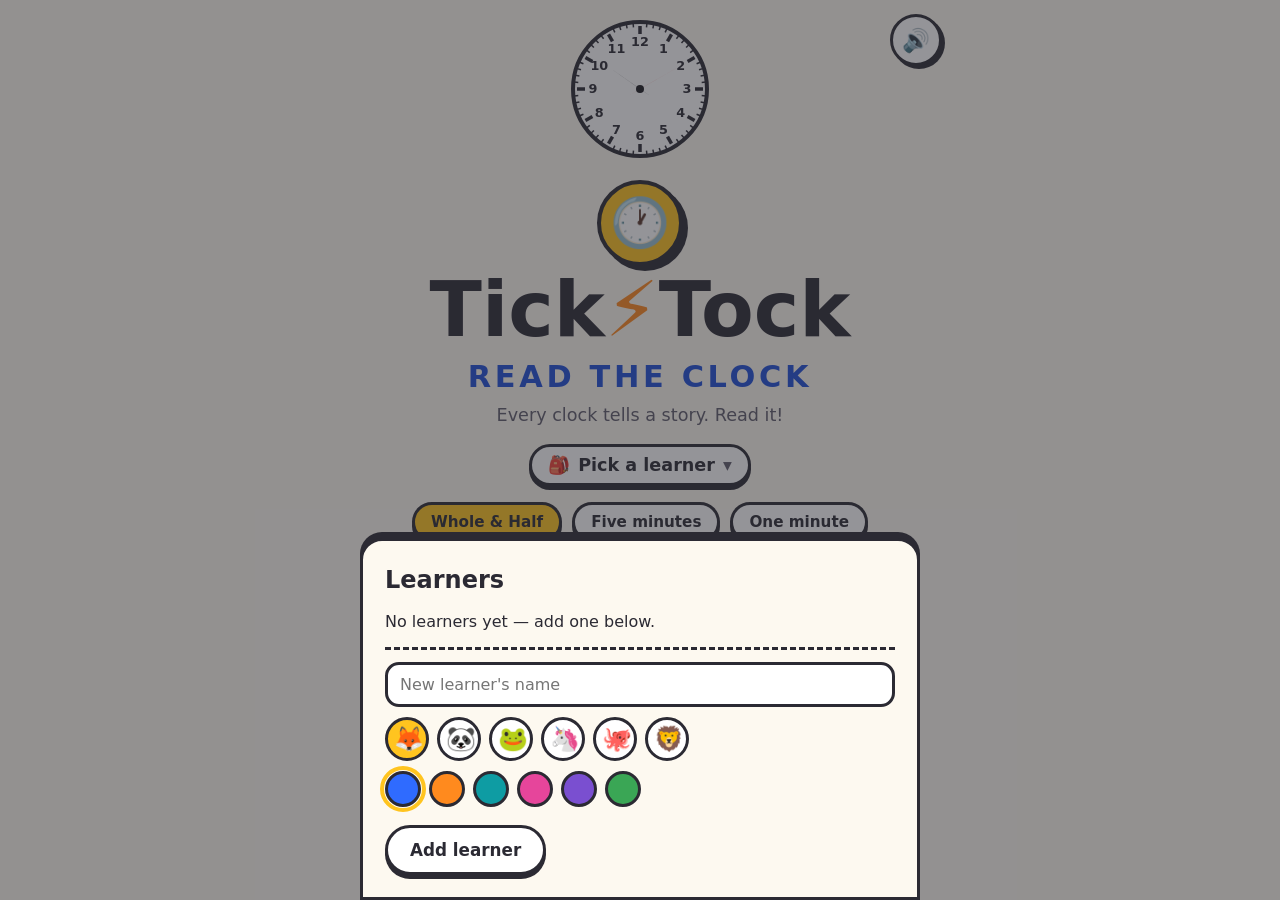
==== output/clock-go/index.html @ 9280b5d2 "High-contrast clock hands everywhere: near-black hour, vivid red minute, screen and PDF The hands re" ====
<!DOCTYPE html>
<html lang="en-ZA">
<head>
  <meta charset="UTF-8">
  <meta name="viewport" content="width=device-width, initial-scale=1, viewport-fit=cover">
  <meta name="theme-color" content="#2F6BFF">
  <meta name="description" content="Tick⚡Tock — a Grade 2-3 game for learning to read analogue clocks.">
  <title>Tick⚡Tock</title>
  <link rel="icon" href="assets/favicon.svg?v=6" type="image/svg+xml">
  <link rel="stylesheet" href="css/styles.css?v=6">
</head>
<body>
  <div id="app">

    <!-- ===================== HOME ===================== -->
    <section class="screen" id="screen-home" aria-labelledby="home-title">
      <header class="home-top">
        <div class="home-clock" id="home-clock" aria-hidden="true"></div>
        <button type="button" class="btn-icon" id="home-sound" aria-label="Toggle sound">
          <span data-role="sound-icon" aria-hidden="true">🔊</span>
        </button>
      </header>
      <main class="home-main">
        <div class="brand">
          <div class="clock-badge" aria-hidden="true">🕐</div>
          <h1 class="brand-title" id="home-title">Tick<span class="bolt-inline">⚡</span>Tock</h1>
          <p class="brand-sub">Read the Clock</p>
          <p class="brand-tagline">Every clock tells a story. Read it!</p>
        </div>
        <button type="button" class="learner-chip" id="btn-learner" aria-label="Choose who's playing">
          <span class="learner-chip-avatar" id="learner-chip-avatar" aria-hidden="true">🦊</span>
          <span class="learner-chip-name" id="learner-chip-name">Pick a learner</span>
          <span class="learner-chip-caret" aria-hidden="true">▾</span>
        </button>
        <div class="level-pills" id="level-pills" role="group" aria-label="Choose a level"></div>
        <button type="button" class="btn btn--play" id="btn-play">PLAY</button>
        <div class="home-actions">
          <button type="button" class="btn btn--ghost" id="btn-worksheets">📝 Worksheets</button>
          <button type="button" class="btn btn--ghost" id="btn-how">How It Works</button>
        </div>
        <p class="home-tip">No timer. No pressure. Accuracy first. ⚡</p>
      </main>
    </section>

    <!-- ===================== GAME ===================== -->
    <section class="screen" id="screen-game" aria-labelledby="hud-stage">
      <header class="page-head">
        <button type="button" class="btn-icon" data-back="screen-home" aria-label="Back to home">←</button>
        <span class="page-title" id="hud-stage">Level</span>
        <button type="button" class="btn-icon" id="btn-learner-hud" aria-label="Choose who's playing">🦊</button>
      </header>
      <main class="game-main">
        <div class="question-card">
          <p class="q-prompt">What time is it?</p>
          <div class="clock-stage" id="clock-stage" aria-label="A clock face"></div>
          <p class="q-sub" id="q-sub">Read the hands, then type the time below.</p>
        </div>
        <div class="feedback" id="feedback" hidden></div>
        <div class="keypad" id="keypad"></div>
        <div class="prog-dots" id="hud-progress" aria-label="Progress"></div>
      </main>
    </section>

    <!-- ===================== REPORT ===================== -->
    <section class="screen" id="screen-report" aria-labelledby="report-title">
      <header class="page-head">
        <button type="button" class="btn-icon" data-back="screen-home" aria-label="Back to home">←</button>
        <h1 class="page-title" id="report-title">Report</h1>
        <span class="page-head-spacer"></span>
      </header>
      <main class="page-body">
        <div class="report-picker" id="report-picker" role="group" aria-label="Choose a learner"></div>
        <div class="report print-area" id="report-body"></div>
        <div class="report-actions">
          <button type="button" class="btn" id="btn-report-print">🖨️ Print</button>
          <button type="button" class="btn" id="btn-report-pdf">📄 Download PDF</button>
        </div>
      </main>
    </section>

    <!-- ===================== WORKSHEETS ===================== -->
    <section class="screen" id="screen-worksheets" aria-labelledby="ws-title">
      <header class="page-head">
        <button type="button" class="btn-icon" data-back="screen-home" aria-label="Back to home">←</button>
        <h1 class="page-title" id="ws-title">Worksheets</h1>
        <span class="page-head-spacer"></span>
      </header>
      <main class="page-body">
        <div class="ws-controls">
          <p class="ws-label">For which learners?</p>
          <div class="ws-learners" id="ws-learners"></div>
          <p class="ws-label">Level</p>
          <div class="ws-levels" id="ws-levels"></div>
          <div class="ws-actions">
            <div class="ws-actions-primary">
              <button type="button" class="btn btn--hero" id="ws-generate">＋ Generate sheet</button>
              <button type="button" class="btn btn--ghost" id="ws-new">New questions</button>
            </div>
            <div class="ws-actions-secondary">
              <button type="button" class="btn btn--mini" id="ws-key-toggle">Show answer key</button>
              <button type="button" class="btn btn--mini" id="ws-print">🖨️ Print</button>
              <button type="button" class="btn btn--mini" id="ws-pdf">📄 PDF</button>
            </div>
          </div>
        </div>
        <div class="ws-sheets print-area" id="ws-sheets"></div>
      </main>
    </section>

    <!-- ===================== HOW ===================== -->
    <section class="screen" id="screen-how" aria-labelledby="how-title">
      <header class="page-head">
        <button type="button" class="btn-icon" data-back="screen-home" aria-label="Back to home">←</button>
        <h1 class="page-title" id="how-title">How It Works</h1>
        <span class="page-head-spacer"></span>
      </header>
      <main class="page-body">
        <div class="card how-card">
          <h2>The Big Hand and the Little Hand</h2>
          <p>The <strong>long hand</strong> counts minutes — each number on the clock is worth 5 minutes. The
          <strong>short hand</strong> points at the hour.</p>
          <div class="how-clock" id="how-clock" aria-hidden="true"></div>
        </div>
        <div class="card how-card">
          <h2>Three Levels</h2>
          <ol class="how-steps">
            <li><strong>Whole &amp; Half</strong> — o'clock, half past, quarter past, quarter to.</li>
            <li><strong>Five minutes</strong> — count in fives round the clock.</li>
            <li><strong>One minute</strong> — every single minute.</li>
          </ol>
        </div>
        <div class="card how-card">
          <h2>Three Steps</h2>
          <ol class="how-steps">
            <li><strong>Read the big hand.</strong> It points at a number worth 5 minutes each.</li>
            <li><strong>Read the little hand.</strong> It sits just past the hour.</li>
            <li><strong>Type the time.</strong> Like 3:45. Then check!</li>
          </ol>
        </div>
      </main>
    </section>

    <!-- ===================== OVERLAYS ===================== -->
    <div class="overlay" id="pin-backdrop">
      <div class="sheet" role="dialog" aria-modal="true" aria-label="Teacher PIN">
        <h2>Teacher mode</h2>
        <p class="pin-hint">Enter the teacher PIN</p>
        <input class="pin-input" id="pin-input" inputmode="numeric" autocomplete="off" aria-label="PIN" placeholder="••••">
        <p class="pin-err" id="pin-err" hidden></p>
        <button type="button" class="btn" id="pin-go">Unlock</button>
        <button type="button" class="btn btn--ghost" data-close>Cancel</button>
      </div>
    </div>

    <div class="overlay" id="teacher-backdrop">
      <div class="sheet" role="dialog" aria-modal="true" aria-label="Teacher panel">
        <div class="sheet-head"><h2>Teacher panel</h2>
        <button type="button" class="sheet-x" data-close aria-label="Close teacher panel">✕</button></div>
        <div class="teacher-actions">
          <button type="button" class="btn" data-action="guide">🚀 First five minutes</button>
          <button type="button" class="btn" data-action="practice">🎮 Practice any level</button>
          <button type="button" class="btn" data-action="report">📊 Reports</button>
          <button type="button" class="btn" data-action="worksheets">📝 Worksheets</button>
          <button type="button" class="btn btn--ghost" data-action="learners">👧 Learners</button>
          <button type="button" class="btn btn--ghost" data-action="reset">♻️ Reset active learner</button>
          <button type="button" class="btn btn--ghost" data-action="lock">🔒 Lock</button>
        </div>
      </div>
    </div>

    <div class="overlay" id="learners-backdrop">
      <div class="sheet" role="dialog" aria-modal="true" aria-label="Learners">
        <h2>Learners</h2>
        <div id="learners-list"></div>
        <form class="learner-form" id="learner-form">
          <input id="learner-name-input" placeholder="New learner's name" maxlength="20" aria-label="Name">
          <div class="learner-emojis" id="learner-emojis" role="radiogroup" aria-label="Pick an avatar"></div>
          <div class="learner-colors" id="learner-colors" role="radiogroup" aria-label="Pick a colour"></div>
          <button type="submit" class="btn" id="learner-add">Add learner</button>
        </form>
      </div>
    </div>

    <div class="overlay" id="intro-backdrop">
      <div class="sheet intro-sheet" role="dialog" aria-modal="true" aria-label="How to read a clock">
        <h2>How to read a clock 🕐</h2>
        <div class="intro-clock" id="intro-clock" aria-hidden="true"></div>
        <ol class="intro-steps">
          <li><strong>Look at the BIG hand.</strong> Each number on the clock is worth 5 minutes (5, 10, 15…).</li>
          <li><strong>Look at the little hand.</strong> It points just past the hour.</li>
          <li><strong>Type the time</strong> — like 3:45 — and press Check!</li>
        </ol>
        <button type="button" class="btn" id="intro-go">Got it — let’s go! ⚡</button>
      </div>
    </div>

    <div class="overlay" id="guide-backdrop">
      <div class="sheet guide-sheet" role="dialog" aria-modal="true" aria-label="Teacher guide: the first five minutes">
        <div class="sheet-head"><h2>🚀 The first five minutes</h2>
        <button type="button" class="sheet-x" data-close aria-label="Close guide">✕</button></div>
        <p class="guide-intro">This is exactly what a child sees when they first open Tick⚡Tock. Walk through it once, then hand over the iPad.</p>
        <div class="guide-section">
          <h3>1 · First play — the teaching intro</h3>
          <p>On their very first game, every child gets a one-time overlay before any question:</p>
          <ol class="guide-list">
            <li><strong>Look at the BIG hand.</strong> Each number on the clock is worth 5 minutes (5, 10, 15…).</li>
            <li><strong>Look at the little hand.</strong> It points just past the hour.</li>
            <li><strong>Type the time</strong> — like 3:45 — and press Check!</li>
          </ol>
          <p class="guide-note">They tap <strong>Got it — let’s go! ⚡</strong> and it never shows again for that learner.</p>
        </div>
        <div class="guide-section">
          <h3>2 · The levels</h3>
          <p>Three levels unlock in order. Each shows its own reading rule under the clock:</p>
          <ul class="guide-list">
            <li><strong>Whole &amp; Half</strong> — o’clock, half past, quarter past &amp; to.</li>
            <li><strong>Five minutes</strong> — count in fives round the clock (unlocks after 5 first-tries).</li>
            <li><strong>One minute</strong> — each little tick is 1 minute (unlocks after 5 first-tries).</li>
          </ul>
        </div>
        <div class="guide-section">
          <h3>3 · Worksheets &amp; reporting</h3>
          <p>Under <strong>📝 Worksheets</strong> you can generate a sheet of clocks (answer key hidden by default, one tap to show), print it, or export a PDF. <strong>📊 Reports</strong> shows each learner’s attempts and first-try accuracy per level.</p>
          <p class="guide-note">Teacher PIN stays <strong>5241</strong> on every device. All data lives on the iPad — nothing leaves it.</p>
        </div>
        <button type="button" class="btn" data-close>Got it — thanks!</button>
      </div>
    </div>

    <div class="overlay" id="modal-backdrop">
      <div class="sheet" role="dialog" aria-modal="true" aria-label="Confirm">
        <h2 id="modal-title">Are you sure?</h2>
        <p id="modal-text"></p>
        <button type="button" class="btn" id="modal-ok">OK</button>
        <button type="button" class="btn btn--ghost" data-close>Cancel</button>
      </div>
    </div>

  </div>

  <script src="js/clock.js?v=6"></script>
  <script src="js/storage.js?v=6"></script>
  <script src="js/pdf.js?v=6"></script>
  <script src="js/audio.js?v=6"></script>
  <script src="js/ui.js?v=6"></script>
  <script src="js/app.js?v=6"></script>
</body>
</html>
---- output/clock-go/css/styles.css ----
/* ============================================================
   Tick⚡Tock — styles (mini-app experiment)
   Same hand-drawn classroom feel as Jo⚡Go Metric Jumps: warm
   paper, thick ink outlines, sticker shadows. No hover-only
   controls — everything works by tap.
   ============================================================ */

:root {
  --paper: #FDF9F0;
  --ink: #2B2A33;
  --ink-soft: #5F5C6B;
  --blue: #2F6BFF;
  --blue-dark: #1E4ED8;
  --blue-soft: #E7EEFF;
  --green: #18A957;
  --green-soft: #E1F6E9;
  --yellow: #FFC41F;
  --yellow-soft: #FFF3CF;
  --orange: #FF8A1E;
  --orange-soft: #FFEDD8;
  --pink: #FF4FA3;
  --pink-soft: #FFE4F0;
  --red: #E64545;
  --red-soft: #FFE2E2;
  --card-border: 3px solid var(--ink);
  --shadow: 6px 6px 0 var(--ink);
  --shadow-sm: 0 4px 0 var(--ink);
  --radius: 18px;
  --font: "Chalkboard SE", "Comic Sans MS", "Segoe Print", "Marker Felt",
          "Baloo 2", "Nunito", system-ui, sans-serif;
}

* { box-sizing: border-box; -webkit-tap-highlight-color: transparent; }

html, body { height: 100%; margin: 0; padding: 0; }

body {
  font-family: var(--font);
  background: var(--paper);
  color: var(--ink);
  touch-action: manipulation;
  overscroll-behavior: none;
  -webkit-user-select: none;
  user-select: none;
  line-height: 1.45;
}

input, textarea { -webkit-user-select: text; user-select: text; }
h1, h2, h3, p { margin: 0 0 0.5em; }
button { font-family: inherit; color: inherit; cursor: pointer; }

/* ---------------- screens ---------------- */

.screen { display: none; }
.screen--active { display: block; }

#app { max-width: 640px; margin: 0 auto; }

.page-body, .game-main, .home-main { padding: 16px; }

/* ---------------- buttons ---------------- */

.btn {
  display: inline-flex;
  align-items: center;
  justify-content: center;
  gap: 8px;
  border: var(--card-border);
  border-radius: 999px;
  background: #fff;
  font-weight: 800;
  font-size: 1.05rem;
  padding: 12px 22px;
  box-shadow: var(--shadow-sm);
  transition: transform 0.08s ease, box-shadow 0.08s ease;
}
.btn:active { transform: translateY(4px); box-shadow: 0 0 0 var(--ink); }
.btn--play {
  min-width: min(320px, 84vw);
  font-size: 1.6rem;
  padding: 16px 0;
  background: linear-gradient(180deg, var(--yellow), var(--orange));
  border-radius: 22px;
}
.btn--ghost { background: transparent; box-shadow: none; }
.btn:disabled { opacity: 0.5; cursor: default; transform: none; box-shadow: var(--shadow-sm); }

.btn-icon {
  display: inline-flex;
  align-items: center;
  justify-content: center;
  width: 52px;
  height: 52px;
  min-width: 52px;
  border: 3px solid var(--ink);
  border-radius: 50%;
  background: #fff;
  font-size: 1.4rem;
  box-shadow: 3px 3px 0 var(--ink);
}
.btn-icon:active { transform: translateY(3px); box-shadow: 0 0 0 var(--ink); }

/* ---------------- home ---------------- */

.home-top {
  position: relative;
  display: flex;
  justify-content: center;
  align-items: flex-start;
  padding: 14px 18px 0;
}
#home-sound { position: absolute; top: 14px; right: 18px; }

.home-clock { width: 150px; }
.home-main { display: flex; flex-direction: column; align-items: center; gap: 16px; text-align: center; }

.brand { text-align: center; }
.clock-badge {
  width: 86px;
  height: 86px;
  margin: 0 auto 6px;
  border: 4px solid var(--ink);
  border-radius: 50%;
  background: var(--yellow);
  box-shadow: 5px 5px 0 var(--ink);
  display: flex;
  align-items: center;
  justify-content: center;
  font-size: 3rem;
}
.brand-title { font-size: clamp(3rem, 13vw, 4.8rem); line-height: 1; margin: 0; }
.bolt-inline { color: var(--orange); }
.brand-sub {
  font-size: clamp(1.3rem, 6vw, 1.9rem);
  font-weight: 800;
  color: var(--blue-dark);
  text-transform: uppercase;
  letter-spacing: 0.12em;
  margin: 6px 0 4px;
}
.brand-tagline { font-size: 1.1rem; color: var(--ink-soft); margin: 0; }

.learner-chip {
  display: inline-flex;
  align-items: center;
  gap: 8px;
  border: var(--card-border);
  border-radius: 999px;
  background: #fff;
  padding: 8px 16px;
  font-size: 1.1rem;
  font-weight: 800;
  box-shadow: var(--shadow-sm);
}
.learner-chip:active { transform: translateY(3px); box-shadow: 0 0 0 var(--ink); }
.learner-chip-caret { color: var(--ink-soft); }

.level-pills { display: flex; gap: 10px; flex-wrap: wrap; justify-content: center; }
.level-pill {
  border: var(--card-border);
  border-radius: 999px;
  background: #fff;
  padding: 8px 16px;
  font-size: 0.95rem;
  font-weight: 800;
  box-shadow: var(--shadow-sm);
}
.level-pill:active { transform: translateY(3px); box-shadow: 0 0 0 var(--ink); }
.level-pill--on { background: var(--yellow); }
.level-pill--locked { opacity: 0.55; box-shadow: none; }

.home-actions { display: flex; flex-wrap: wrap; gap: 12px; justify-content: center; }
.home-tip { color: var(--ink-soft); font-size: 0.95rem; margin: 4px 0 0; }

/* ---------------- clock face (SVG) ---------------- */

.clock-face { display: block; margin: 0 auto; }

/* ---------------- page headers ---------------- */

.page-head {
  display: flex;
  align-items: center;
  justify-content: space-between;
  gap: 10px;
  padding: 14px 16px 0;
}
.page-title { flex: 1; text-align: center; font-size: 1.4rem; margin: 0; }
.page-head-spacer { width: 52px; }

/* ---------------- cards ---------------- */

.card {
  background: #fff;
  border: var(--card-border);
  border-radius: var(--radius);
  box-shadow: var(--shadow-sm);
  padding: 16px;
  margin-bottom: 16px;
}
.how-card h2 { font-size: 1.25rem; }
.how-steps { padding-left: 22px; }
.how-steps li { margin-bottom: 8px; }

/* ---------------- game ---------------- */

.game-main { display: flex; flex-direction: column; gap: 12px; }
.question-card {
  background: #fff;
  border: var(--card-border);
  border-radius: var(--radius);
  box-shadow: var(--shadow-sm);
  padding: 14px;
  text-align: center;
}
.q-prompt { font-size: 1.3rem; font-weight: 800; margin: 0 0 6px; }
.q-sub { color: var(--ink-soft); margin: 0; font-weight: 600; }
.intro-sheet { text-align: center; }
.intro-clock { margin: 8px auto 4px; }
.intro-steps { text-align: left; padding-left: 22px; margin: 10px 0 14px; }
.intro-steps li { margin-bottom: 8px; }

.feedback {
  border: var(--card-border);
  border-radius: var(--radius);
  padding: 12px 16px;
  font-weight: 700;
  text-align: center;
}
.feedback--ok { background: var(--green-soft); }
.feedback--no { background: var(--red-soft); }

.keypad {
  display: grid;
  grid-template-columns: repeat(4, 1fr);
  gap: 10px;
  max-width: 420px;
  margin: 0 auto;
  width: 100%;
}

.answer-display {
  grid-column: 1 / -1;
  min-height: 56px;
  border: 3px solid var(--ink);
  border-radius: 14px;
  background: #fff;
  font-size: 1.7rem;
  font-weight: 800;
  display: flex;
  align-items: center;
  justify-content: center;
  letter-spacing: 0.06em;
  box-shadow: inset 0 0 0 2px var(--yellow-soft);
}
.answer-display--empty { color: var(--ink-soft); font-size: 1.1rem; opacity: 0.6; }
.key {
  border: var(--card-border);
  border-radius: 14px;
  background: #fff;
  font-size: 1.4rem;
  font-weight: 800;
  padding: 14px 0;
  box-shadow: var(--shadow-sm);
}
.key:active { transform: translateY(4px); box-shadow: 0 0 0 var(--ink); }
.key--check {
  grid-column: span 2;
  background: var(--green);
  color: #fff;
  min-height: 58px;
  font-size: 1.2rem;
}
.key--clear { background: var(--orange-soft); }

.prog-dots { display: flex; gap: 6px; justify-content: center; }
.prog-dot {
  width: 14px;
  height: 14px;
  border: 2.5px solid var(--ink);
  border-radius: 50%;
  background: #fff;
}
.prog-dot--done { background: var(--green); }

/* ---------------- report ---------------- */

.report-picker { display: flex; gap: 10px; flex-wrap: wrap; margin-bottom: 14px; }
.report-chip {
  border: var(--card-border);
  border-radius: 999px;
  background: #fff;
  padding: 6px 14px;
  font-weight: 800;
  box-shadow: var(--shadow-sm);
}
.report-chip--on { background: var(--yellow); }
.report-actions { display: flex; gap: 12px; justify-content: center; margin-top: 14px; }

.tbl { width: 100%; border-collapse: collapse; background: #fff; }
.tbl th, .tbl td {
  border: 2px solid var(--ink);
  padding: 8px 10px;
  text-align: left;
  font-size: 0.95rem;
}
.tbl th { background: var(--yellow-soft); }

.m-badge {
  display: inline-block;
  border-radius: 999px;
  padding: 2px 10px;
  font-size: 0.8rem;
  font-weight: 800;
  border: 2.5px solid var(--ink);
}
.m-badge--mastered { background: var(--green-soft); }
.m-badge--progress { background: var(--orange-soft); }
.m-badge--new { background: var(--blue-soft); }

/* ---------------- worksheets ---------------- */

.ws-label { font-weight: 800; margin: 12px 0 6px; }
.ws-learners, .ws-levels { display: flex; gap: 10px; flex-wrap: wrap; }
.ws-check { display: inline-flex; align-items: center; gap: 6px; }
.ws-actions { display: flex; flex-direction: column; gap: 10px; margin: 14px 0; }
.ws-actions-primary { display: grid; grid-template-columns: 1fr auto; gap: 10px; }
.ws-actions-secondary { display: flex; flex-wrap: wrap; gap: 8px; justify-content: center; }
.btn--hero {
  background: linear-gradient(180deg, var(--yellow), var(--orange));
  font-size: 1.15rem;
  padding: 14px 18px;
  border-radius: 18px;
}
.btn--mini {
  font-size: 0.9rem;
  padding: 8px 16px;
  box-shadow: var(--shadow-sm);
}
.btn--mini:active { transform: translateY(3px); box-shadow: 0 0 0 var(--ink); }

.ws-sheet {
  background: #fff;
  border: var(--card-border);
  border-radius: var(--radius);
  box-shadow: var(--shadow-sm);
  padding: 16px;
  margin-bottom: 16px;
  page-break-after: always;
}
.ws-sheet:last-child { page-break-after: auto; }
.ws-grid { display: grid; grid-template-columns: repeat(2, 1fr); gap: 12px; }
.ws-item { text-align: center; }
.ws-answer-line {
  border-top: 3px solid var(--ink);
  width: 80%;
  margin: 8px auto 0;
  padding-top: 4px;
  font-weight: 800;
}
.ws-key { margin-top: 10px; font-weight: 800; }

/* ---------------- overlays / sheets ---------------- */

.overlay {
  position: fixed;
  inset: 0;
  background: rgba(43, 42, 51, 0.5);
  display: none;
  align-items: flex-end;
  justify-content: center;
  z-index: 50;
}
.overlay--show { display: flex; }

.sheet {
  background: var(--paper);
  border: var(--card-border);
  border-top-left-radius: 22px;
  border-top-right-radius: 22px;
  box-shadow: 0 -6px 0 var(--ink);
  padding: 22px;
  width: 100%;
  max-width: 560px;
  max-height: 85vh;
  overflow-y: auto;
}
.sheet h2 { margin-top: 0; }
.sheet .btn { margin: 8px 8px 0 0; }
.sheet-head { display: flex; align-items: center; justify-content: space-between; }
.sheet-head h2 { margin: 0; }
.sheet-x {
  width: 40px;
  height: 40px;
  border: 3px solid var(--ink);
  border-radius: 50%;
  background: #fff;
  font-size: 1.1rem;
  font-weight: 800;
  box-shadow: 3px 3px 0 var(--ink);
}
.sheet-x:active { transform: translateY(2px); box-shadow: 0 0 0 var(--ink); }

/* teacher guide: the first five minutes */
.guide-sheet { max-width: 620px; }
.guide-intro {
  font-size: 1.02rem;
  line-height: 1.45;
  margin: 10px 0 16px;
  padding: 10px 14px;
  border: 3px solid var(--ink);
  border-radius: 14px;
  background: var(--yellow-soft, #FFF3CF);
  font-weight: 700;
}
.guide-section { margin: 0 0 16px; }
.guide-section h3 { margin: 0 0 6px; font-size: 1.08rem; }
.guide-section p { margin: 0 0 8px; line-height: 1.5; }
.guide-list { margin: 6px 0; padding-left: 22px; }
.guide-list li { margin-bottom: 6px; line-height: 1.45; }
.guide-note {
  font-size: 0.95rem;
  color: var(--ink-soft, #5F5C6B);
  margin-top: 6px;
}

.pin-input {
  width: 120px;
  text-align: center;
  font-size: 1.6rem;
  font-weight: 800;
  border: var(--card-border);
  border-radius: 14px;
  padding: 10px;
  font-family: inherit;
}
.pin-hint { color: var(--ink-soft); }
.pin-err { color: var(--red); font-weight: 800; margin: 8px 0 0; }

.teacher-actions { display: flex; flex-direction: column; gap: 10px; margin-top: 8px; }
.teacher-actions .btn { margin: 0; justify-content: flex-start; }

.learner-row {
  display: flex;
  align-items: center;
  gap: 10px;
  border: var(--card-border);
  border-radius: 14px;
  background: #fff;
  padding: 8px 12px;
  margin-bottom: 8px;
}
.learner-row .grow { flex: 1; font-weight: 800; }

.learner-form { margin-top: 14px; border-top: 3px dashed var(--ink); padding-top: 12px; }
.learner-form input {
  border: var(--card-border);
  border-radius: 14px;
  padding: 10px 12px;
  font-size: 1rem;
  font-family: inherit;
  width: 100%;
  margin-bottom: 10px;
}
.learner-emojis, .learner-colors { display: flex; flex-wrap: wrap; gap: 8px; margin-bottom: 10px; }
.learner-emoji {
  width: 44px;
  height: 44px;
  font-size: 1.5rem;
  border: var(--card-border);
  border-radius: 50%;
  background: #fff;
}
.learner-emoji--selected { background: var(--yellow); }
.color-swatch {
  width: 36px;
  height: 36px;
  border: 3px solid var(--ink);
  border-radius: 50%;
}
.color-swatch--selected { outline: 4px solid var(--yellow); outline-offset: 1px; }

/* ---------------- print ---------------- */

@media print {
  body { background: #fff; }
  .screen { display: none !important; }
  .screen--active { display: block !important; }
  .page-head, .home-top, .report-actions, .ws-controls, .keypad, .feedback, .prog-dots { display: none !important; }
  .page-body { padding: 0; }
  .card, .ws-sheet, .question-card { box-shadow: none; page-break-inside: avoid; }
}

/* ---------------- small screens ---------------- */

@media (max-width: 400px) {
  .key { font-size: 1.2rem; padding: 12px 0; }
  .ws-grid { grid-template-columns: 1fr; }
}
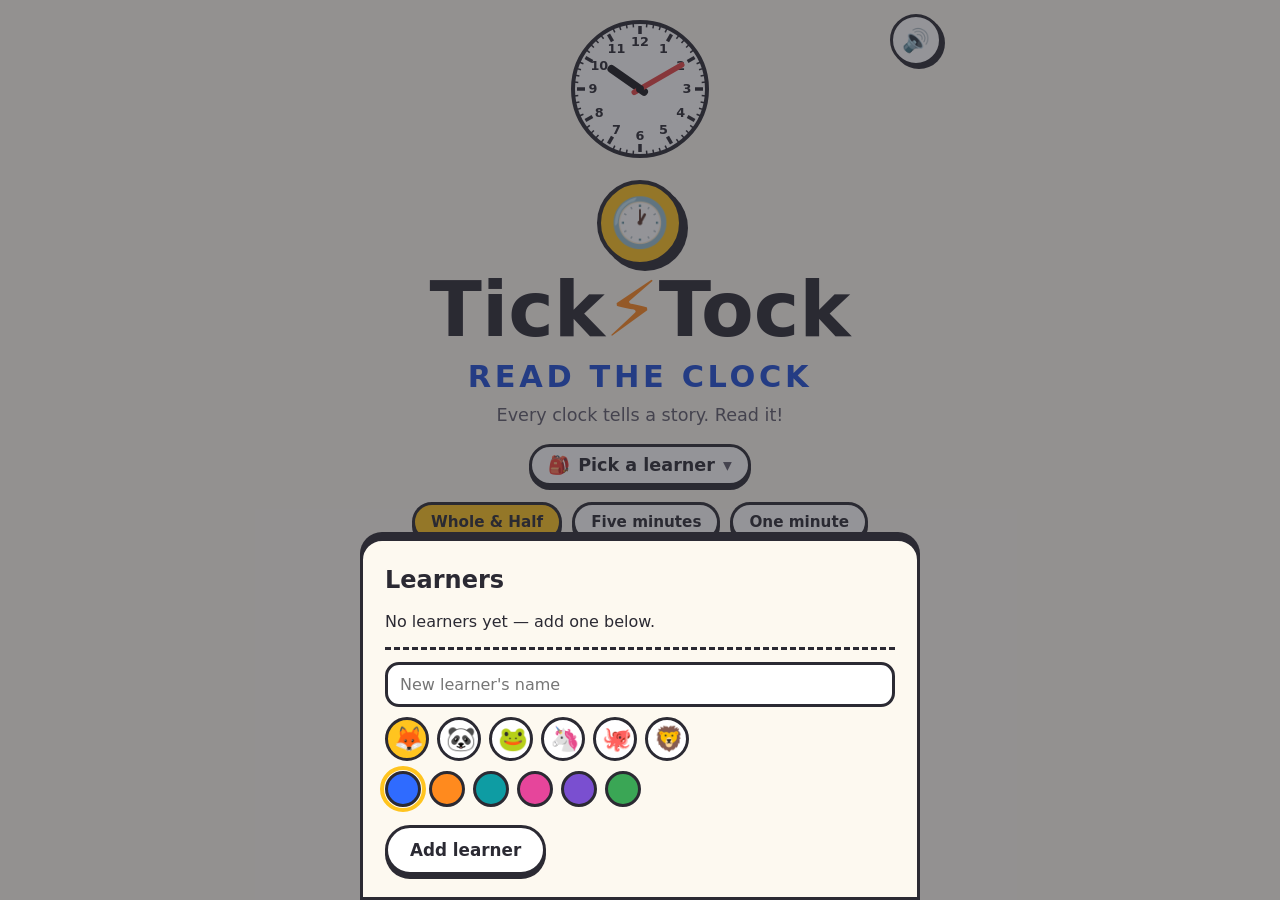
==== commit 156d3504: "Fix invisible clock hands: polygon triangles degenerated at cardinal angles The hands were drawn as " ====
--- a/output/clock-go/index.html
+++ b/output/clock-go/index.html
@@ -6,8 +6,8 @@
   <meta name="theme-color" content="#2F6BFF">
   <meta name="description" content="Tick⚡Tock — a Grade 2-3 game for learning to read analogue clocks.">
   <title>Tick⚡Tock</title>
-  <link rel="icon" href="assets/favicon.svg?v=6" type="image/svg+xml">
-  <link rel="stylesheet" href="css/styles.css?v=6">
+  <link rel="icon" href="assets/favicon.svg?v=7" type="image/svg+xml">
+  <link rel="stylesheet" href="css/styles.css?v=7">
 </head>
 <body>
   <div id="app">
@@ -238,11 +238,11 @@
 
   </div>
 
-  <script src="js/clock.js?v=6"></script>
-  <script src="js/storage.js?v=6"></script>
-  <script src="js/pdf.js?v=6"></script>
-  <script src="js/audio.js?v=6"></script>
-  <script src="js/ui.js?v=6"></script>
-  <script src="js/app.js?v=6"></script>
+  <script src="js/clock.js?v=7"></script>
+  <script src="js/storage.js?v=7"></script>
+  <script src="js/pdf.js?v=7"></script>
+  <script src="js/audio.js?v=7"></script>
+  <script src="js/ui.js?v=7"></script>
+  <script src="js/app.js?v=7"></script>
 </body>
 </html>
